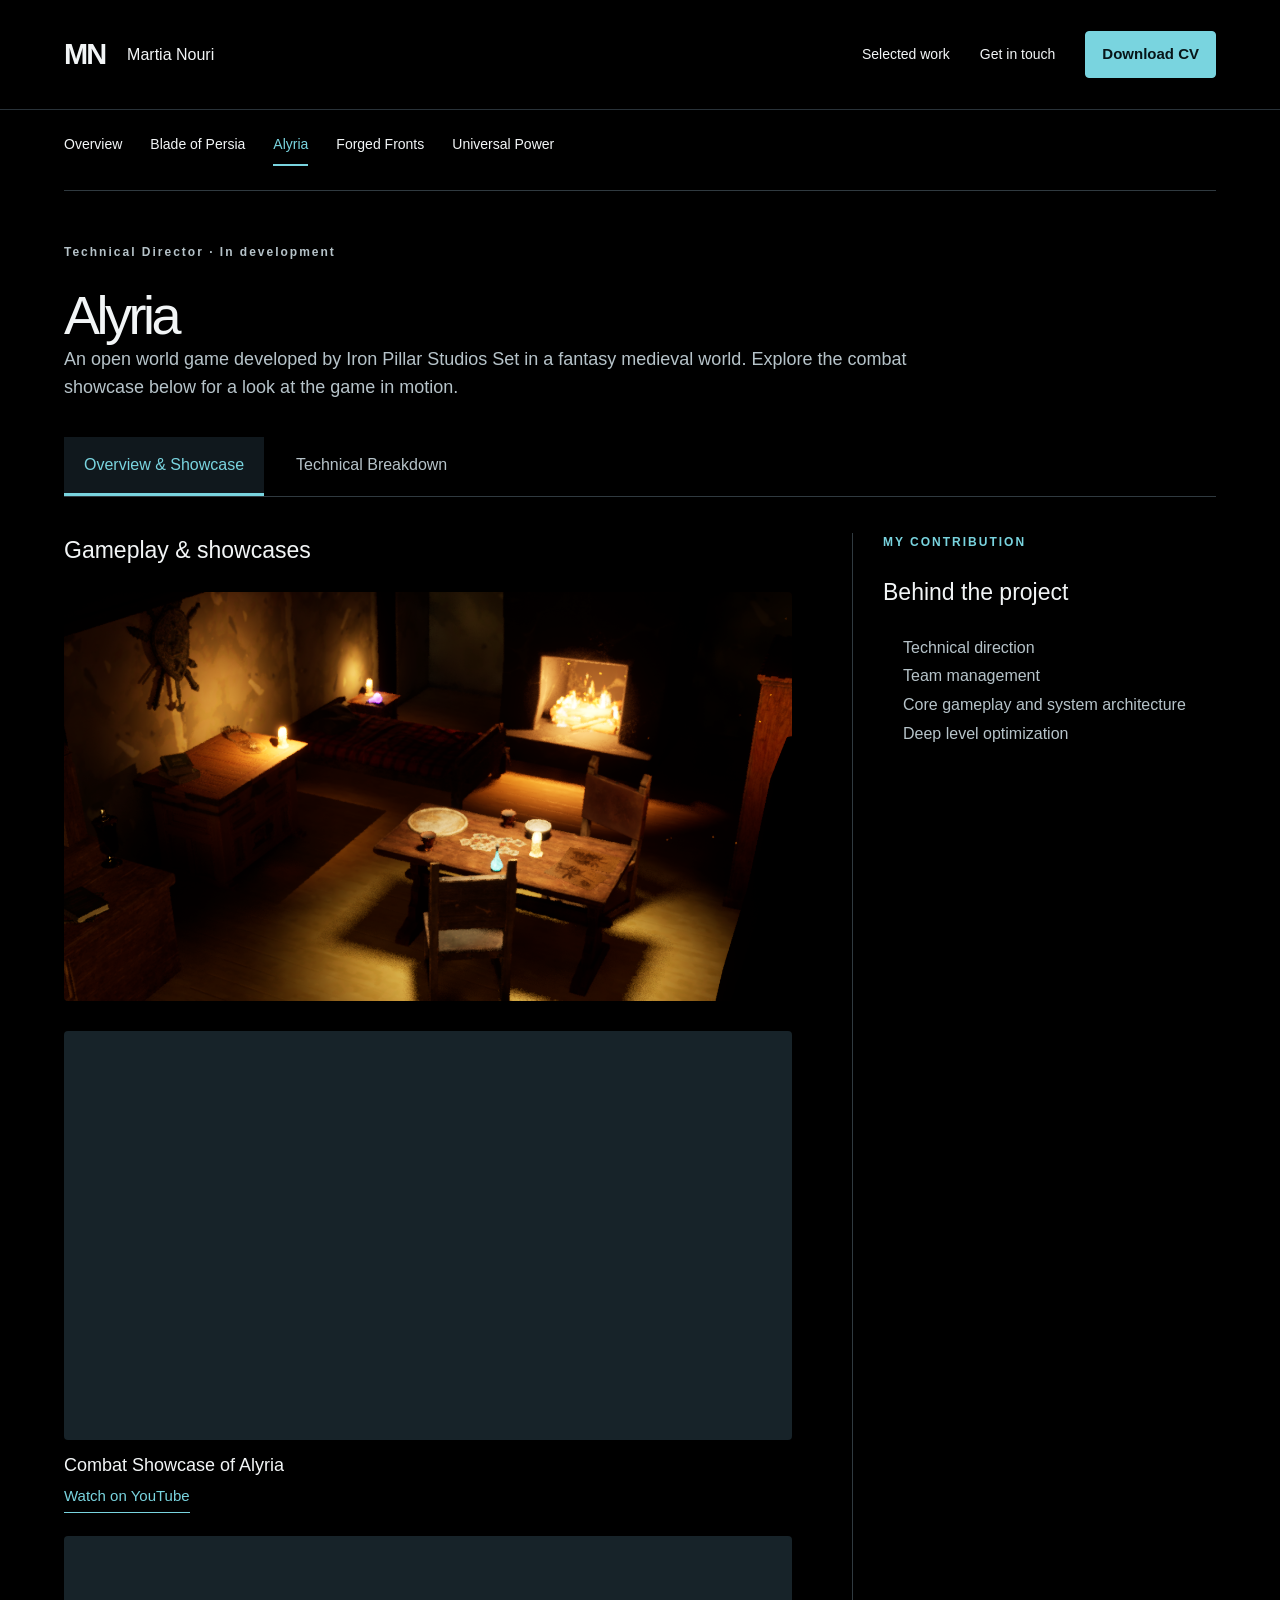
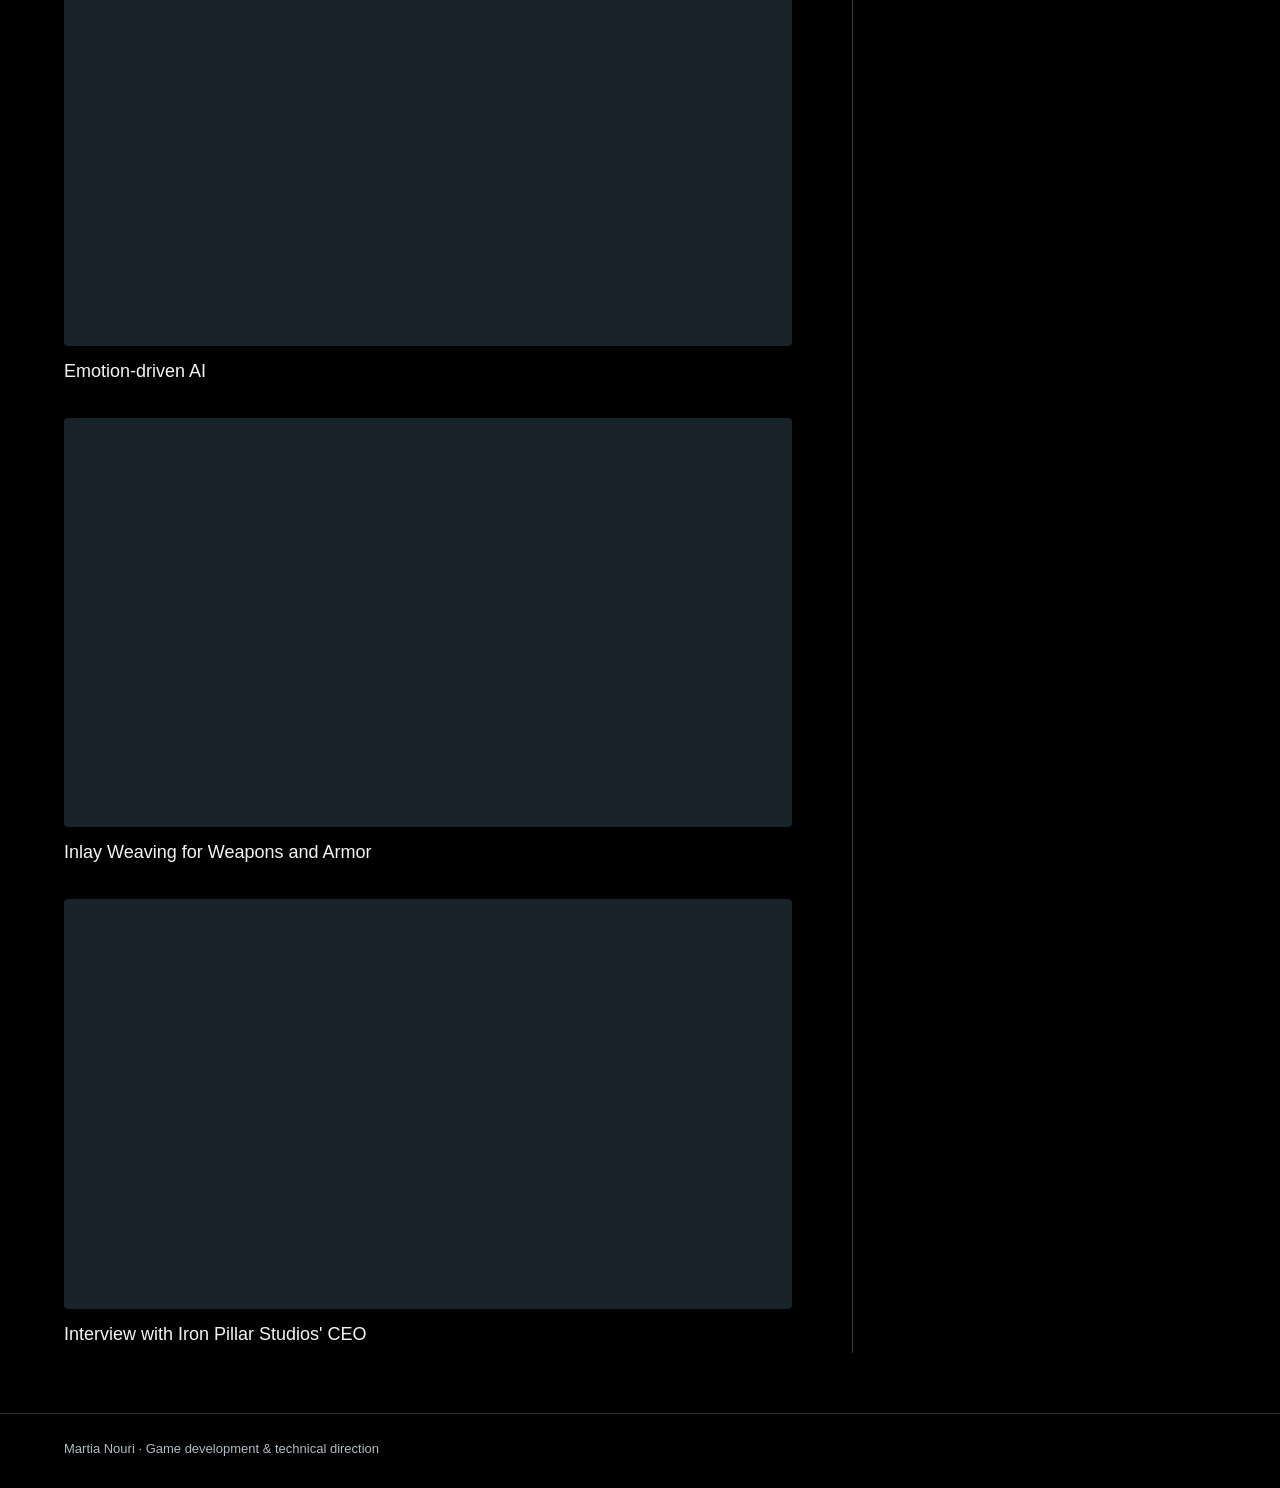
==== projects/alyria/index.html @ 445c7e34 "Added the required files" ====
<!DOCTYPE html><html lang="en"><head><meta charset="utf-8"></meta><meta name="viewport" content="width=device-width, initial-scale=1"></meta></link><link rel="stylesheet" href="../../assets/styles.css"></link></link></link></link></link>
</head><body class="antialiased"><header class="top"><a href="../../index.html" class="brand">MN<span>Martia Nouri</span></a><nav><a href="../../index.html#work">Selected work</a><a href="mailto:martianouri@gmail.com">Get in touch</a><a class="button small" href="../../assets/Martia_Nouri_CV.pdf">Download CV</a></nav></header><main><nav class="project-nav" aria-label="Projects"><a href="../../index.html">Overview</a><a class="" href="../blade-of-persia/index.html">Blade of Persia</a><a class="active" aria-current="page" href="index.html">Alyria</a><a class="" href="../forged-fronts/index.html">Forged Fronts</a><a class="" href="../universal-power/index.html">Universal Power</a></nav><section class="project-intro"><p class="eyebrow">Technical Director · In development</p><h1>Alyria</h1><p>An open world game developed by Iron Pillar Studios Set in a fantasy medieval world. Explore the combat showcase below for a look at the game in motion.</p></section><nav class="project-section-tabs" aria-label="Project sections"><a href="index.html" aria-current="page">Overview &amp; Showcase</a><a href="technical.html">Technical Breakdown</a></nav><section class="detail-grid"><div><h2>Gameplay &amp; showcases</h2><img class="project-cover" src="../../assets/alyria.png" alt="Alyria artwork"></img><div class="media-grid"><article class="media"><iframe src="https://www.youtube-nocookie.com/embed/zqPafssRBoU" title="Combat Showcase of Alyria" loading="lazy" allow="accelerometer; encrypted-media; gyroscope; picture-in-picture; fullscreen" allowfullscreen=""></iframe><h3>Combat Showcase of Alyria</h3><a class="text-link" href="https://www.youtube.com/watch?v=zqPafssRBoU" target="_blank" rel="noreferrer">Watch on YouTube</a></article><article class="media"><iframe src="https://www.youtube-nocookie.com/embed/oSMZdMJMOj8" title="Emotion-driven AI" allow="encrypted-media; picture-in-picture; fullscreen" allowfullscreen="" loading="lazy"></iframe><h3>Emotion-driven AI</h3></article><article class="media"><iframe src="https://www.youtube-nocookie.com/embed/po3XzN5vd68" title="Inlay Weaving for Weapons and Armor" allow="encrypted-media; picture-in-picture; fullscreen" allowfullscreen="" loading="lazy"></iframe><h3>Inlay Weaving for Weapons and Armor</h3></article><article class="media"><iframe src="https://www.youtube-nocookie.com/embed/wje49RkQIv8" title="Interview with Iron Pillar Studios&#x27; CEO" allow="encrypted-media; picture-in-picture; fullscreen" allowfullscreen="" loading="lazy"></iframe><h3>Interview with Iron Pillar Studios&#x27; CEO</h3></article></div></div><aside class="contributions"><p class="eyebrow">MY CONTRIBUTION</p><h2>Behind the project</h2><ul><li>Technical direction</li><li>Team management</li><li>Core gameplay and system architecture</li><li>Deep level optimization</li></ul></aside></section></main><footer><span>Martia Nouri · Game development &amp; technical direction</span></footer><div hidden=""><div hidden=""><title>Alyria | Martia Nouri</title><meta name="description" content="An open world game developed by Iron Pillar Studios Set in a fantasy medieval world. Explore the combat showcase below for a look at the game in motion."><link rel="shortcut icon" href="../../assets/favicon.svg"><link rel="icon" href="../../assets/favicon.svg"></div></div></body></html>
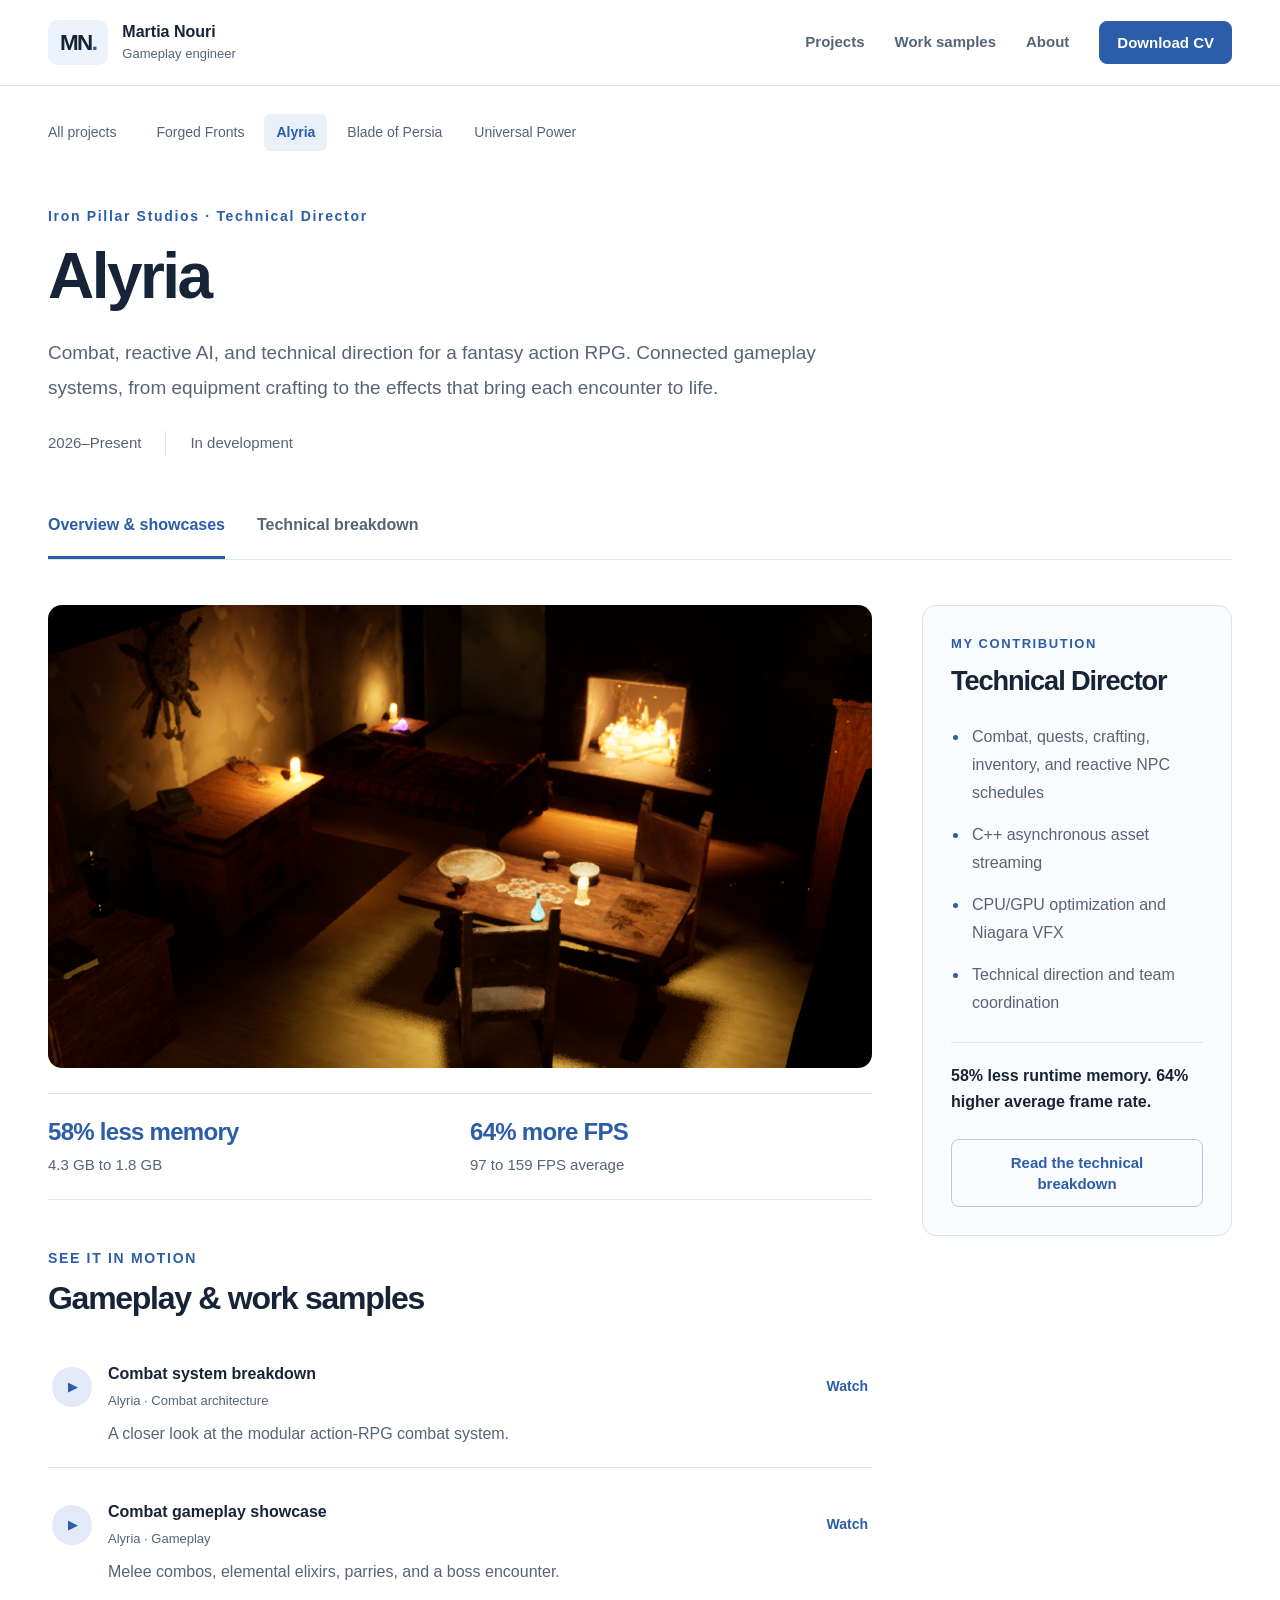
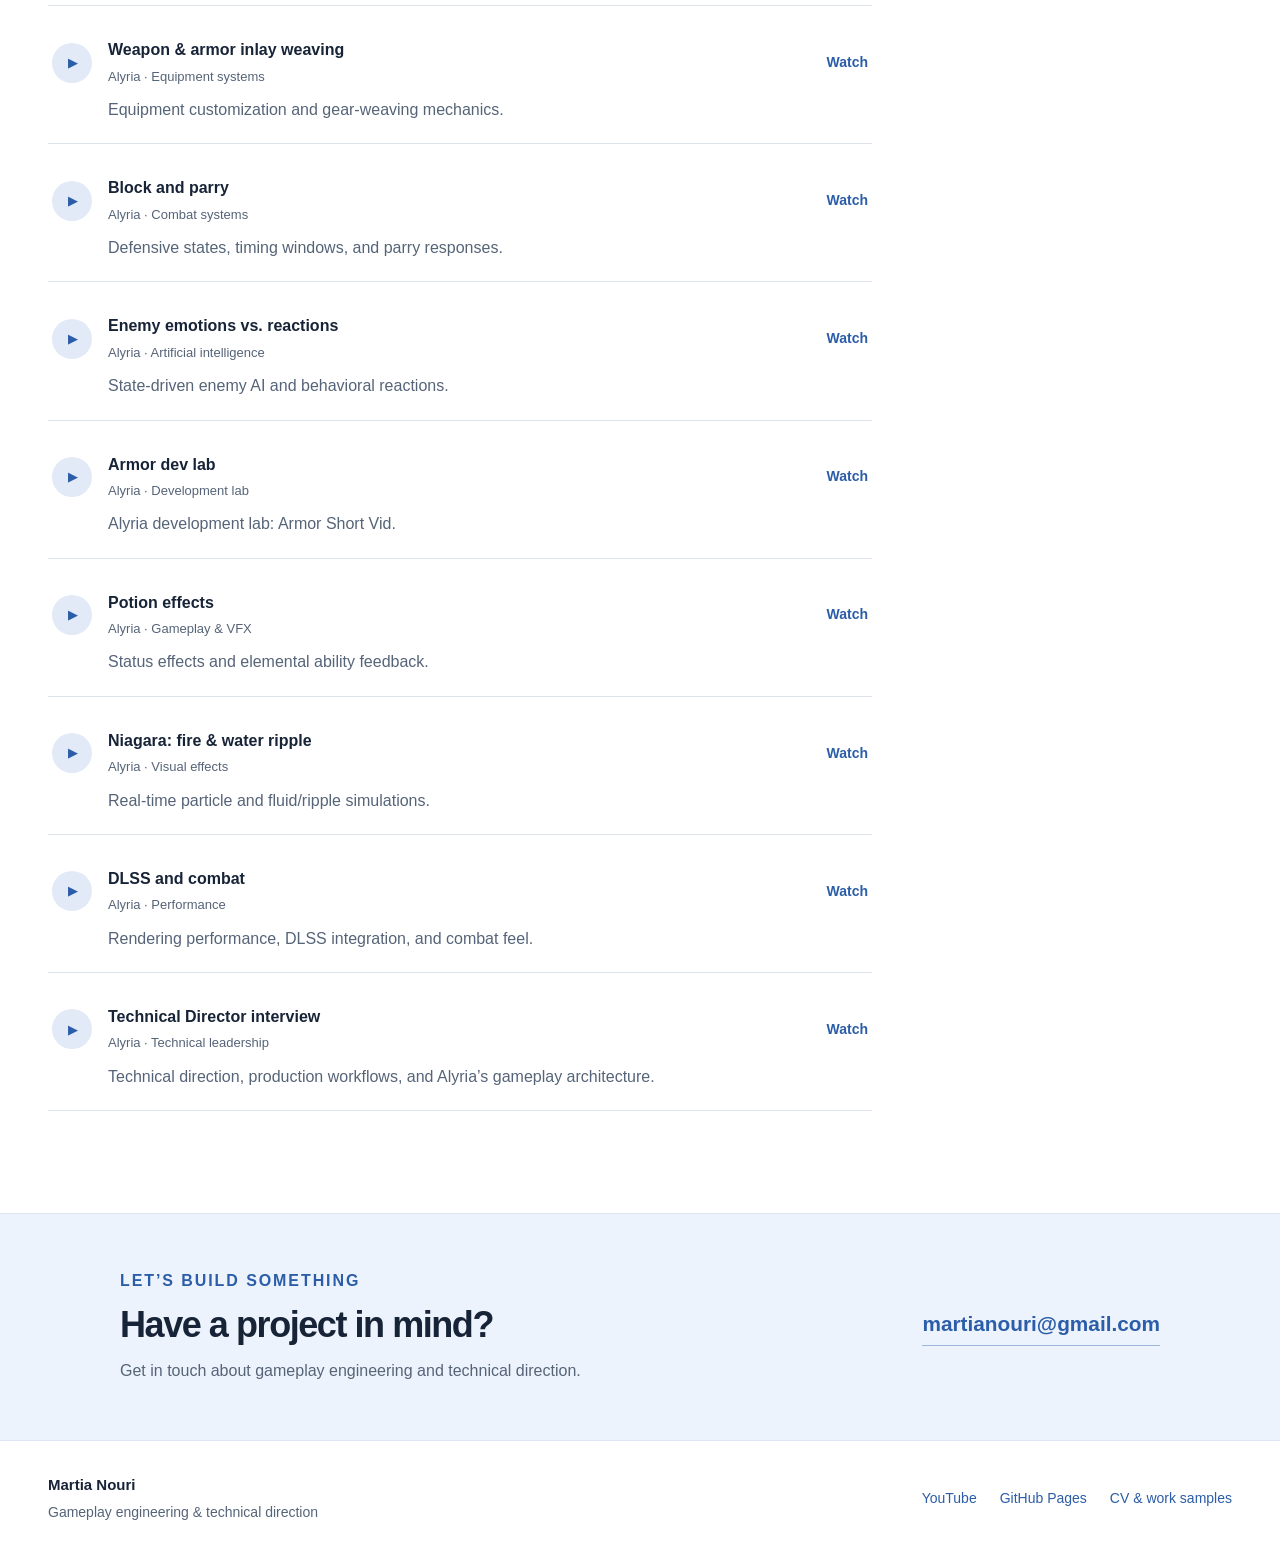
==== commit 2fc586c9: "Add files via upload" ====
--- a/projects/alyria/index.html
+++ b/projects/alyria/index.html
@@ -1,2 +1,8 @@
-<!DOCTYPE html><html lang="en"><head><meta charset="utf-8"></meta><meta name="viewport" content="width=device-width, initial-scale=1"></meta></link><link rel="stylesheet" href="../../assets/styles.css"></link></link></link></link></link>
-</head><body class="antialiased"><header class="top"><a href="../../index.html" class="brand">MN<span>Martia Nouri</span></a><nav><a href="../../index.html#work">Selected work</a><a href="mailto:martianouri@gmail.com">Get in touch</a><a class="button small" href="../../assets/Martia_Nouri_CV.pdf">Download CV</a></nav></header><main><nav class="project-nav" aria-label="Projects"><a href="../../index.html">Overview</a><a class="" href="../blade-of-persia/index.html">Blade of Persia</a><a class="active" aria-current="page" href="index.html">Alyria</a><a class="" href="../forged-fronts/index.html">Forged Fronts</a><a class="" href="../universal-power/index.html">Universal Power</a></nav><section class="project-intro"><p class="eyebrow">Technical Director · In development</p><h1>Alyria</h1><p>An open world game developed by Iron Pillar Studios Set in a fantasy medieval world. Explore the combat showcase below for a look at the game in motion.</p></section><nav class="project-section-tabs" aria-label="Project sections"><a href="index.html" aria-current="page">Overview &amp; Showcase</a><a href="technical.html">Technical Breakdown</a></nav><section class="detail-grid"><div><h2>Gameplay &amp; showcases</h2><img class="project-cover" src="../../assets/alyria.png" alt="Alyria artwork"></img><div class="media-grid"><article class="media"><iframe src="https://www.youtube-nocookie.com/embed/zqPafssRBoU" title="Combat Showcase of Alyria" loading="lazy" allow="accelerometer; encrypted-media; gyroscope; picture-in-picture; fullscreen" allowfullscreen=""></iframe><h3>Combat Showcase of Alyria</h3><a class="text-link" href="https://www.youtube.com/watch?v=zqPafssRBoU" target="_blank" rel="noreferrer">Watch on YouTube</a></article><article class="media"><iframe src="https://www.youtube-nocookie.com/embed/oSMZdMJMOj8" title="Emotion-driven AI" allow="encrypted-media; picture-in-picture; fullscreen" allowfullscreen="" loading="lazy"></iframe><h3>Emotion-driven AI</h3></article><article class="media"><iframe src="https://www.youtube-nocookie.com/embed/po3XzN5vd68" title="Inlay Weaving for Weapons and Armor" allow="encrypted-media; picture-in-picture; fullscreen" allowfullscreen="" loading="lazy"></iframe><h3>Inlay Weaving for Weapons and Armor</h3></article><article class="media"><iframe src="https://www.youtube-nocookie.com/embed/wje49RkQIv8" title="Interview with Iron Pillar Studios&#x27; CEO" allow="encrypted-media; picture-in-picture; fullscreen" allowfullscreen="" loading="lazy"></iframe><h3>Interview with Iron Pillar Studios&#x27; CEO</h3></article></div></div><aside class="contributions"><p class="eyebrow">MY CONTRIBUTION</p><h2>Behind the project</h2><ul><li>Technical direction</li><li>Team management</li><li>Core gameplay and system architecture</li><li>Deep level optimization</li></ul></aside></section></main><footer><span>Martia Nouri · Game development &amp; technical direction</span></footer><div hidden=""><div hidden=""><title>Alyria | Martia Nouri</title><meta name="description" content="An open world game developed by Iron Pillar Studios Set in a fantasy medieval world. Explore the combat showcase below for a look at the game in motion."><link rel="shortcut icon" href="../../assets/favicon.svg"><link rel="icon" href="../../assets/favicon.svg"></div></div></body></html>+<!doctype html>
+<html lang="en"><head><meta charset="utf-8"><meta name="viewport" content="width=device-width, initial-scale=1"><title>Alyria | Martia Nouri</title><meta name="description" content="Combat, reactive AI, and technical direction for a fantasy action RPG. Connected gameplay systems, from equipment crafting to the effects that bring each encounter to life."><meta name="theme-color" content="#f8fafc"><meta property="og:title" content="Alyria | Martia Nouri"><meta property="og:description" content="Combat, reactive AI, and technical direction for a fantasy action RPG. Connected gameplay systems, from equipment crafting to the effects that bring each encounter to life."><meta property="og:type" content="website"><link rel="icon" href="../../assets/favicon.svg"><link rel="stylesheet" href="../../assets/styles.css"><script defer src="../../assets/site.js"></script></head>
+<body class="project-page"><a class="skip-link" href="#main">Skip to content</a>
+<header class="site-header"><div class="header-inner"><a class="brand" href="../../index.html" aria-label="Martia Nouri home"><span class="monogram">MN<span>.</span></span><span>Martia Nouri<small>Gameplay engineer</small></span></a>
+<button class="menu-toggle" type="button" aria-expanded="false" aria-controls="main-nav">Menu <span aria-hidden="true">☰</span></button>
+<nav id="main-nav" aria-label="Main navigation"><a href="../../index.html#work">Projects</a><a href="../../index.html#samples">Work samples</a><a href="../../index.html#about">About</a><a class="button button-small" href="../../assets/Martia_Nouri_CV.pdf" download>Download CV</a></nav></div></header><main id="main"><nav class="project-nav wrap" aria-label="Project navigation"><a href="../../index.html#work" class="" >All projects</a><a href="../forged-fronts/index.html" class="" >Forged Fronts</a><a href="../alyria/index.html" class="active" aria-current="location">Alyria</a><a href="../blade-of-persia/index.html" class="" >Blade of Persia</a><a href="../universal-power/index.html" class="" >Universal Power</a></nav><section class="project-intro wrap"><p class="eyebrow">Iron Pillar Studios · Technical Director</p><h1>Alyria</h1><p class="project-summary">Combat, reactive AI, and technical direction for a fantasy action RPG. Connected gameplay systems, from equipment crafting to the effects that bring each encounter to life.</p><div class="project-meta"><span>2026–Present</span><span>In development</span></div></section><nav class="project-tabs wrap" aria-label="Project sections"><a href="index.html" class="active" aria-current="page">Overview & showcases</a><a href="technical.html" class="" >Technical breakdown</a></nav><div class="detail-layout wrap"><div><div class="project-cover "><img src="../../assets/alyria.png" alt="Alyria" width="900" height="510"></div><div class="result-strip"><div><strong>58% less memory</strong><span>4.3 GB to 1.8 GB</span></div><div><strong>64% more FPS</strong><span>97 to 159 FPS average</span></div></div><section class="showcase-section" id="showcases"><p class="eyebrow">SEE IT IN MOTION</p><h2>Gameplay &amp; work samples</h2><div class="video-list"><article class="video-card"><a href="https://www.youtube.com/watch?v=t3yFGKc6pAQ" class="sample-link" target="_blank" rel="noopener noreferrer" data-video="t3yFGKc6pAQ" data-start="0" data-title="Combat system breakdown" data-project="alyria"><span class="play-mini" aria-hidden="true">▶</span><span><strong>Combat system breakdown</strong><span class="sample-meta">Alyria · Combat architecture</span></span><span class="watch-label">Watch</span></a><p>A closer look at the modular action-RPG combat system.</p></article><article class="video-card"><a href="https://www.youtube.com/watch?v=zqPafssRBoU&amp;t=1s" class="sample-link" target="_blank" rel="noopener noreferrer" data-video="zqPafssRBoU" data-start="1" data-title="Combat gameplay showcase" data-project="alyria"><span class="play-mini" aria-hidden="true">▶</span><span><strong>Combat gameplay showcase</strong><span class="sample-meta">Alyria · Gameplay</span></span><span class="watch-label">Watch</span></a><p>Melee combos, elemental elixirs, parries, and a boss encounter.</p></article><article class="video-card"><a href="https://www.youtube.com/watch?v=po3XzN5vd68&amp;t=4s" class="sample-link" target="_blank" rel="noopener noreferrer" data-video="po3XzN5vd68" data-start="4" data-title="Weapon &amp; armor inlay weaving" data-project="alyria"><span class="play-mini" aria-hidden="true">▶</span><span><strong>Weapon &amp; armor inlay weaving</strong><span class="sample-meta">Alyria · Equipment systems</span></span><span class="watch-label">Watch</span></a><p>Equipment customization and gear-weaving mechanics.</p></article><article class="video-card"><a href="https://www.youtube.com/watch?v=3TqL3DDDyiM" class="sample-link" target="_blank" rel="noopener noreferrer" data-video="3TqL3DDDyiM" data-start="0" data-title="Block and parry" data-project="alyria"><span class="play-mini" aria-hidden="true">▶</span><span><strong>Block and parry</strong><span class="sample-meta">Alyria · Combat systems</span></span><span class="watch-label">Watch</span></a><p>Defensive states, timing windows, and parry responses.</p></article><article class="video-card"><a href="https://www.youtube.com/watch?v=oSMZdMJMOj8" class="sample-link" target="_blank" rel="noopener noreferrer" data-video="oSMZdMJMOj8" data-start="0" data-title="Enemy emotions vs. reactions" data-project="alyria"><span class="play-mini" aria-hidden="true">▶</span><span><strong>Enemy emotions vs. reactions</strong><span class="sample-meta">Alyria · Artificial intelligence</span></span><span class="watch-label">Watch</span></a><p>State-driven enemy AI and behavioral reactions.</p></article><article class="video-card"><a href="https://www.youtube.com/watch?v=bKm_Ds4pdkE" class="sample-link" target="_blank" rel="noopener noreferrer" data-video="bKm_Ds4pdkE" data-start="0" data-title="Armor dev lab" data-project="alyria"><span class="play-mini" aria-hidden="true">▶</span><span><strong>Armor dev lab</strong><span class="sample-meta">Alyria · Development lab</span></span><span class="watch-label">Watch</span></a><p>Alyria development lab: Armor Short Vid.</p></article><article class="video-card"><a href="https://www.youtube.com/watch?v=XbFueVqX4iY" class="sample-link" target="_blank" rel="noopener noreferrer" data-video="XbFueVqX4iY" data-start="0" data-title="Potion effects" data-project="alyria"><span class="play-mini" aria-hidden="true">▶</span><span><strong>Potion effects</strong><span class="sample-meta">Alyria · Gameplay &amp; VFX</span></span><span class="watch-label">Watch</span></a><p>Status effects and elemental ability feedback.</p></article><article class="video-card"><a href="https://www.youtube.com/watch?v=brk_F7qH2Ew" class="sample-link" target="_blank" rel="noopener noreferrer" data-video="brk_F7qH2Ew" data-start="0" data-title="Niagara: fire &amp; water ripple" data-project="alyria"><span class="play-mini" aria-hidden="true">▶</span><span><strong>Niagara: fire &amp; water ripple</strong><span class="sample-meta">Alyria · Visual effects</span></span><span class="watch-label">Watch</span></a><p>Real-time particle and fluid/ripple simulations.</p></article><article class="video-card"><a href="https://www.youtube.com/watch?v=X9t45w8FuQ4&amp;t=5s" class="sample-link" target="_blank" rel="noopener noreferrer" data-video="X9t45w8FuQ4" data-start="5" data-title="DLSS and combat" data-project="alyria"><span class="play-mini" aria-hidden="true">▶</span><span><strong>DLSS and combat</strong><span class="sample-meta">Alyria · Performance</span></span><span class="watch-label">Watch</span></a><p>Rendering performance, DLSS integration, and combat feel.</p></article><article class="video-card"><a href="https://www.youtube.com/watch?v=wje49RkQIv8&amp;t=1253s" class="sample-link" target="_blank" rel="noopener noreferrer" data-video="wje49RkQIv8" data-start="1253" data-title="Technical Director interview" data-project="alyria"><span class="play-mini" aria-hidden="true">▶</span><span><strong>Technical Director interview</strong><span class="sample-meta">Alyria · Technical leadership</span></span><span class="watch-label">Watch</span></a><p>Technical direction, production workflows, and Alyria’s gameplay architecture.</p></article></div></section></div><aside class="contribution-panel"><p class="eyebrow">MY CONTRIBUTION</p><h2>Technical Director</h2><ul><li>Combat, quests, crafting, inventory, and reactive NPC schedules</li><li>C++ asynchronous asset streaming</li><li>CPU/GPU optimization and Niagara VFX</li><li>Technical direction and team coordination</li></ul><p class="contribution-note">58% less runtime memory. 64% higher average frame rate.</p><a href="technical.html" class="button button-outline" >Read the technical breakdown</a></aside></div></main><section class="contact-band" id="contact"><div><p class="eyebrow">LET’S BUILD SOMETHING</p><h2>Have a project in mind?</h2><p>Get in touch about gameplay engineering and technical direction.</p></div><a href="mailto:martianouri@gmail.com" class="contact-email" >martianouri@gmail.com</a></section>
+<footer class="site-footer"><p><strong>Martia Nouri</strong><span>Gameplay engineering &amp; technical direction</span></p><div><a href="https://www.youtube.com/channel/UCaiGwjE0WAn3bPU61wn7TYg" class="" target="_blank" rel="noopener noreferrer" >YouTube</a><a href="https://martianouri-hash.github.io/Martia-Nouri_CV/" class="" target="_blank" rel="noopener noreferrer" >GitHub Pages</a><a href="../../assets/Martia_Nouri_CV.pdf" class="" >CV & work samples</a></div></footer>
+<dialog class="video-dialog" aria-labelledby="video-title"><div class="dialog-top"><h2 id="video-title">Video showcase</h2><button type="button" class="dialog-close" aria-label="Close video">Close <span aria-hidden="true">×</span></button></div><div class="video-frame"></div><p>Prefer watching on YouTube? <a class="video-external" target="_blank" rel="noopener noreferrer">Open video on YouTube</a></p></dialog></body></html>
--- a/assets/styles.css
+++ b/assets/styles.css
@@ -0,0 +1,9 @@
+:root{--paper:#fff;--wash:#f4f7fb;--ink:#172337;--muted:#566478;--blue:#2b5da8;--blue-dark:#174780;--line:#dce3ed;--radius:14px;--max:1200px;font-family:Inter,"Segoe UI",Arial,sans-serif;color:var(--ink);background:var(--paper);font-synthesis:none}
+*{box-sizing:border-box}html{scroll-behavior:smooth;scroll-padding-top:110px}body{margin:0;font-size:16px;line-height:1.65}a{color:var(--blue);text-decoration:none;transition:color .18s,background .18s,box-shadow .18s}a:hover{color:var(--blue-dark)}button{font:inherit;cursor:pointer}img{display:block;max-width:100%;height:auto}h1,h2,h3,p{margin:0}h1,h2,h3{line-height:1.12;letter-spacing:-.04em}h2{font-size:clamp(2rem,3.2vw,2.8rem);font-weight:650}h3{font-size:1.5rem;font-weight:650}p{color:var(--muted)}ul{padding-left:1.2rem}button,a{-webkit-tap-highlight-color:transparent}a:focus-visible,button:focus-visible{outline:3px solid #386ed4;outline-offset:5px;border-radius:4px}[hidden]{display:none!important}.wrap{width:min(var(--max),calc(100% - 96px));margin-inline:auto}.eyebrow{font-size:.875rem;letter-spacing:.12em;font-weight:700;color:var(--blue);line-height:1.5;margin-bottom:20px}.section{padding-block:92px}.skip-link{position:fixed;z-index:100;top:12px;left:12px;padding:12px 20px;background:#fff;transform:translateY(-170%)}.skip-link:focus{transform:none}.site-header{position:sticky;top:0;z-index:20;background:rgba(255,255,255,.96);border-bottom:1px solid var(--line);backdrop-filter:blur(14px)}.header-inner{max-width:1440px;margin:auto;padding:20px 48px;display:flex;align-items:center;justify-content:space-between;gap:24px}.brand{display:flex;align-items:center;gap:14px;color:var(--ink);font-size:1rem;font-weight:650;line-height:1.3}.brand small{display:block;color:var(--muted);font-size:.8125rem;font-weight:400;margin-top:3px}.monogram{font-weight:800;font-size:1.4rem;letter-spacing:-.07em;padding:8px 12px;background:#edf3fc;border-radius:9px;color:var(--ink)}.monogram span{color:var(--blue)}#main-nav{display:flex;align-items:center;gap:30px}#main-nav>a:not(.button){font-size:.9375rem;color:var(--muted);font-weight:550}#main-nav>a:hover{color:var(--blue)}.menu-toggle{display:none;background:none;border:1px solid var(--line);border-radius:7px;padding:8px 12px;color:var(--ink);font-size:.9375rem}.button{display:inline-flex;align-items:center;justify-content:center;gap:10px;min-height:48px;padding:12px 22px;border:1px solid var(--blue);border-radius:8px;background:var(--blue);color:#fff;font-weight:600;font-size:1rem;line-height:1.4;text-align:center}.button:hover{color:#fff;background:var(--blue-dark);border-color:var(--blue-dark);box-shadow:0 5px 14px #1d40651a}.button-small{min-height:42px;padding:10px 17px;font-size:.9375rem}.button-outline{background:transparent;color:var(--blue);border-color:#b8c9e0}.button-outline:hover{background:#edf3fc;color:var(--blue-dark);border-color:var(--blue)}.text-link{display:inline-block;font-weight:650;border-bottom:1px solid #b6c9e5;padding-bottom:3px}.quiet-link{color:var(--muted);font-size:.9375rem}.hero{display:grid;grid-template-columns:1.12fr 1fr;gap:64px;align-items:center;padding-block:80px 70px}.hero h1{font-size:clamp(3.2rem,5vw,4.7rem);line-height:1.04;font-weight:650;letter-spacing:-.055em}.hero h1 span{color:var(--blue)}.hero-description{font-size:1.125rem;line-height:1.8;max-width:530px;margin-top:27px}.hero-actions{display:flex;gap:12px;flex-wrap:wrap;margin-top:30px}.hero-footnote{display:flex;flex-wrap:wrap;gap:20px;font-size:.8125rem;color:var(--muted);margin-top:27px}.hero-visual{position:relative;padding-bottom:30px}.hero-image{position:relative;display:block;border-radius:22px;overflow:hidden;isolation:isolate;background:#151b21;box-shadow:0 20px 55px #182a4220}.hero-image img{height:470px;width:100%;object-fit:cover;object-position:60% center;transition:transform .5s}.hero-image:hover img{transform:scale(1.025)}.hero-image:after{content:"";position:absolute;inset:30% 0 0;background:linear-gradient(transparent,#0b1526e8);z-index:0}.image-caption{position:absolute;bottom:90px;left:30px;right:30px;z-index:1;color:#fff}.image-caption>span{display:block;font-size:.875rem;color:#e0e7f1}.image-caption>span:first-child{font-size:.8125rem;font-weight:600;letter-spacing:.13em;margin-bottom:12px}.image-caption strong{display:block;font-size:2rem;line-height:1.2;margin-bottom:12px;letter-spacing:-.03em}.hero-result{position:absolute;bottom:0;left:-28px;display:flex;align-items:center;gap:14px;padding:19px 24px;background:#fff;border:1px solid var(--line);border-radius:12px;box-shadow:0 10px 30px #17233710}.hero-result strong{display:block;font-size:1rem}.hero-result span:not(.result-icon){display:block;font-size:.8125rem;color:var(--muted);margin-top:3px}.result-icon{width:40px;height:40px;display:grid;place-items:center;color:var(--blue);background:#edf3fc;border-radius:50%;font-size:1.5rem}.proof-strip{display:grid;grid-template-columns:repeat(3,1fr);border-top:1px solid var(--line);border-bottom:1px solid var(--line);padding-block:28px}.proof-strip div{padding:0 32px;border-right:1px solid var(--line)}.proof-strip div:first-child{padding-left:0}.proof-strip div:last-child{border:0}.proof-strip strong{display:block;font-size:1.15rem;letter-spacing:-.02em}.proof-strip span{display:block;font-size:.9375rem;color:var(--muted);margin-top:4px}.section-heading{display:flex;justify-content:space-between;align-items:flex-end;gap:32px;margin-bottom:38px}.section-heading .eyebrow{margin-bottom:13px}.section-heading>p{font-size:1rem;max-width:390px}.project-grid{display:grid;grid-template-columns:1fr 1fr;gap:44px 32px}.project-card{min-width:0;border:1px solid var(--line);border-radius:var(--radius);overflow:hidden;background:#fff;transition:box-shadow .2s,border-color .2s}.project-card:hover{box-shadow:0 10px 35px #152c4610;border-color:#b5c7df}.project-image{display:block;position:relative;background:#172130;overflow:hidden;aspect-ratio:1.9}.project-image img{width:100%;height:100%;object-fit:cover;transition:transform .5s}.project-image:hover img{transform:scale(1.035)}.studio-art{background:#16202d!important;position:relative}.studio-art img{object-fit:contain!important;padding:45px 65px;filter:none}.status{position:absolute;left:20px;top:20px;font-size:.8125rem;line-height:1.5;padding:6px 11px;background:#fffef9f5;color:#172337;border-radius:5px;box-shadow:0 2px 8px #0001;font-weight:600}.project-card-body{padding:25px 28px 27px}.card-kicker{display:flex;justify-content:space-between;flex-wrap:wrap;gap:4px 10px;font-size:.8125rem;color:var(--muted);margin-bottom:12px}.card-kicker span{color:var(--blue);font-weight:600}.project-card h3{font-size:1.7rem;letter-spacing:-.035em;margin-bottom:16px}.project-card h3 a{color:var(--ink)}.project-card h3 a:hover{color:var(--blue)}.project-card-body>p:not(.card-kicker){font-size:1rem;line-height:1.75;min-height:84px}.tags{display:flex;gap:7px;flex-wrap:wrap;margin-top:20px}.tags span{background:var(--wash);border-radius:5px;color:var(--muted);padding:5px 9px;font-size:.8125rem;line-height:1.5}.card-links{display:flex;align-items:center;gap:24px;margin-top:25px;padding-top:20px;border-top:1px solid var(--line)}.card-links .text-link{font-size:.9375rem;border:none;padding:0}.samples-section{background:var(--wash);border-block:1px solid var(--line)}.samples-section .section-heading{margin-bottom:18px}.section-intro{font-size:1.125rem}.filter-bar{display:flex;gap:8px;align-items:center;flex-wrap:wrap;margin:30px 0 25px}.filter-bar button{background:#fff;border:1px solid var(--line);color:var(--muted);padding:10px 16px;border-radius:7px;font-size:.9375rem;font-weight:550}.filter-bar button:hover{border-color:#91acd3;color:var(--blue)}.filter-bar button.active{background:var(--blue);border-color:var(--blue);color:#fff}.sample-count{margin-left:auto;font-size:.875rem;color:var(--muted)}.sample-grid{display:grid;grid-template-columns:1fr 1fr;column-gap:30px}.sample-link{display:flex;align-items:center;gap:16px;padding:21px 4px;border-bottom:1px solid var(--line);color:var(--ink);min-width:0}.sample-link:hover{color:var(--blue);background:#eaf0f8}.sample-link>span:nth-child(2){min-width:0;flex:1}.sample-link strong{display:block;font-size:1rem;line-height:1.4;font-weight:650}.sample-meta{display:block;font-size:.8125rem;color:var(--muted);margin-top:5px;line-height:1.5}.play-mini{background:#e2eaf7;display:grid;place-items:center;width:40px;height:40px;flex:0 0 40px;color:var(--blue);font-size:.8125rem;border-radius:50%;padding-left:2px}.watch-label{font-size:.875rem;color:var(--blue);font-weight:600}.about-section{display:grid;grid-template-columns:1fr .8fr;gap:110px}.about-section h2{font-size:2.6rem;line-height:1.15;margin-bottom:26px}.about-section p:not(.eyebrow){margin-bottom:20px;font-size:1.0625rem;line-height:1.8}.skills-panel{border-left:1px solid var(--line);padding-left:45px}.skills-panel h3{font-size:1.4rem;margin:6px 0 28px}.skills-panel dl{margin:0}.skills-panel dl>div{padding-bottom:22px;margin-bottom:22px;border-bottom:1px solid var(--line)}.skills-panel dl>div:last-child{border:0;margin:0}.skills-panel dt{font-weight:650;margin-bottom:8px}.skills-panel dd{margin:0;color:var(--muted);line-height:1.8}.contact-band{max-width:1440px;margin:auto;background:#edf3fc;padding:55px max(48px,calc((1440px - 1200px)/2));display:flex;align-items:center;justify-content:space-between;gap:30px;border-block:1px solid #dce6f6}.contact-band .eyebrow{margin-bottom:12px}.contact-band h2{font-size:2.25rem;margin-bottom:13px}.contact-band p{font-size:1rem}.contact-email{font-size:1.3rem;font-weight:600;border-bottom:1px solid #9db7db;white-space:nowrap;padding-bottom:4px}.site-footer{max-width:1440px;padding:32px 48px;margin:auto;display:flex;align-items:center;justify-content:space-between;gap:20px;font-size:.875rem}.site-footer strong{display:block;font-size:.9375rem;color:var(--ink);margin-bottom:4px}.site-footer p span{color:var(--muted)}.site-footer>div{display:flex;gap:23px;flex-wrap:wrap}.project-nav{display:flex;gap:8px;flex-wrap:wrap;padding-block:28px 0}.project-nav a{padding:7px 12px;color:var(--muted);font-size:.875rem;border-radius:6px}.project-nav a:first-child{padding-left:0;margin-right:8px}.project-nav a.active{background:#eaf0fa;color:var(--blue);font-weight:600}.project-intro{padding-block:55px 40px}.project-intro .eyebrow{margin-bottom:15px}.project-intro h1{font-size:clamp(2.5rem,5vw,4.25rem);max-width:1000px;line-height:1.08}.project-summary{font-size:1.1875rem;line-height:1.8;max-width:800px;margin-top:25px}.project-meta{display:flex;align-items:center;gap:24px;flex-wrap:wrap;margin-top:26px;font-size:.9375rem;color:var(--muted)}.project-meta>span+span{border-left:1px solid var(--line);padding-left:24px}.project-tabs{display:flex;gap:32px;border-bottom:1px solid var(--line)}.project-tabs a{color:var(--muted);padding:17px 0;border-bottom:3px solid transparent;font-size:1rem;font-weight:600}.project-tabs a.active{color:var(--blue);border-bottom-color:var(--blue)}.detail-layout{display:grid;grid-template-columns:minmax(0,1fr) 310px;gap:50px;padding-block:45px 90px}.project-cover{border-radius:var(--radius);overflow:hidden;background:#122031;aspect-ratio:16/9}.project-cover img{width:100%;height:100%;object-fit:cover}.project-cover.studio-art img{padding:45px 90px}.contribution-panel{align-self:start;border:1px solid var(--line);padding:28px;border-radius:var(--radius);background:#fafbfd}.contribution-panel .eyebrow{font-size:.8125rem;margin-bottom:12px}.contribution-panel h2{font-size:1.7rem;line-height:1.2}.contribution-panel ul{margin-block:25px;padding-left:18px;color:var(--muted);font-size:1rem;line-height:1.75}.contribution-panel li{margin-bottom:14px;padding-left:3px}.contribution-panel li::marker{color:var(--blue)}.contribution-note{border-top:1px solid var(--line);padding-top:20px;color:var(--ink);font-weight:600}.contribution-panel .button{margin-top:23px;width:100%;font-size:.9375rem}.showcase-section{padding-top:48px}.showcase-section h2{font-size:2rem;margin-bottom:25px}.showcase-section .eyebrow{margin-bottom:12px}.video-card{padding-bottom:20px;border-bottom:1px solid var(--line);margin-bottom:12px}.video-card .sample-link{border:0;padding-bottom:10px}.video-card>p{padding-left:60px;font-size:1rem;line-height:1.7}.result-strip{display:grid;grid-template-columns:1fr 1fr;gap:20px;border-block:1px solid var(--line);padding-block:22px;margin-top:25px}.result-strip strong{display:block;color:var(--blue);font-size:1.5rem;letter-spacing:-.03em;line-height:1.3}.result-strip span{font-size:.9375rem;color:var(--muted);display:block;margin-top:5px}.technical-layout{display:grid;grid-template-columns:240px minmax(0,1fr);gap:80px;padding-block:50px 90px}.technical-index{position:sticky;top:120px;align-self:start}.technical-index .eyebrow{font-size:.8125rem;margin-bottom:18px}.technical-index a{display:block;padding:9px 0;color:var(--muted);font-size:.9375rem}.technical-index a:hover{color:var(--blue)}.technical-body{max-width:780px}.technical-section{padding-bottom:38px;margin-bottom:36px;border-bottom:1px solid var(--line)}.technical-section:last-child{border:0;margin:0}.technical-section h2{font-size:1.9rem;margin-bottom:24px}.technical-section h3{font-size:1.25rem;letter-spacing:-.02em;margin:27px 0 12px}.technical-section p{font-size:1.0625rem;line-height:1.9;margin-bottom:18px}.technical-section .text-link{margin-top:25px}.video-dialog{padding:0;border:0;border-radius:14px;width:min(1000px,calc(100% - 40px));max-height:90vh;background:#fff;box-shadow:0 30px 100px #0006;color:var(--ink)}.video-dialog::backdrop{background:#0d162bd9;backdrop-filter:blur(7px)}.dialog-top{display:flex;align-items:center;justify-content:space-between;gap:20px;padding:18px 24px}.dialog-top h2{font-size:1.25rem;letter-spacing:-.02em}.dialog-close{color:var(--muted);background:var(--wash);border:1px solid var(--line);border-radius:6px;padding:7px 12px;font-size:.9375rem;white-space:nowrap}.dialog-close span{font-size:1.3rem;margin-left:8px}.video-frame{aspect-ratio:16/9;background:#101a2b}.video-frame iframe{width:100%;height:100%;border:0;display:block}.video-dialog>p{padding:16px 24px;font-size:.9375rem}.video-external{text-decoration:underline;text-underline-offset:3px}body.modal-open{overflow:hidden}
+@media(min-width:1441px){.hero{padding-block:95px 80px}.contact-band{max-width:none;padding-inline:max(48px,calc((100% - 1200px)/2))}}
+@media(max-width:1100px){.wrap{width:calc(100% - 64px)}.header-inner{padding:18px 32px}#main-nav{gap:20px}.hero{gap:38px}.hero h1{font-size:3.55rem}.hero-image img{height:470px}.hero-actions{gap:10px}.hero-actions .button{padding:12px 16px}.hero-result{left:-12px;padding:16px}.about-section{gap:55px}.about-section h2{font-size:2.3rem}.skills-panel{padding-left:30px}.project-card-body{padding:24px}.project-card h3{font-size:1.45rem}.project-card-body>p:not(.card-kicker){min-height:112px}.contact-band{padding:45px 32px}.contact-email{font-size:1.12rem}.detail-layout{gap:30px;grid-template-columns:minmax(0,1fr) 280px}.technical-layout{gap:40px;grid-template-columns:210px minmax(0,1fr)}.site-footer{padding-inline:32px}.studio-art img{padding:45px}}
+@media(max-width:800px){.hero{gap:35px;grid-template-columns:1fr;padding-top:55px}.hero-copy{max-width:630px}.hero h1{font-size:clamp(3.6rem,8vw,4.3rem)}.hero h1 br:last-of-type{display:none}.hero-image img{height:370px;object-position:center}.hero-result{left:24px}.hero-description{max-width:630px}.hero-footnote{margin-top:23px}.section{padding-block:65px}.section-heading{align-items:flex-start}.section-heading>p{max-width:260px}.proof-strip div{padding-inline:18px}.proof-strip strong{font-size:1.05rem}.proof-strip span{font-size:.8125rem}.project-grid{gap:28px 22px}.project-image{aspect-ratio:1.5}.project-card-body{padding:21px}.project-card h3{font-size:1.4rem}.card-kicker{font-size:.8125rem}.card-links{align-items:flex-start;flex-direction:column;gap:12px}.sample-grid{grid-template-columns:1fr}.about-section{grid-template-columns:1fr;gap:35px}.skills-panel{border-left:0;padding-left:0;padding-top:30px;border-top:1px solid var(--line)}.skills-panel dl{display:grid;grid-template-columns:repeat(3,1fr);gap:24px}.skills-panel dl>div{border:0;padding:0;margin:0}.contact-band{align-items:flex-start;flex-direction:column;gap:22px}.contact-email{font-size:1.25rem}.site-footer{align-items:flex-start;flex-direction:column}.detail-layout{grid-template-columns:1fr;gap:30px}.contribution-panel{grid-row:1}.contribution-panel ul{display:grid;grid-template-columns:1fr 1fr;column-gap:28px}.contribution-panel .button{width:auto}.technical-layout{grid-template-columns:1fr;gap:35px}.technical-index{position:static;display:flex;flex-wrap:wrap;gap:8px 24px;border-bottom:1px solid var(--line);padding-bottom:24px}.technical-index p{width:100%;margin-bottom:0!important}.project-nav{gap:4px}.project-nav a{font-size:.8125rem}.project-intro{padding-top:40px}.project-meta{gap:16px}#main-nav{gap:18px}#main-nav>a:not(.button){font-size:.875rem}.brand>span:last-child{display:none}}
+@media(max-width:560px){.wrap{width:calc(100% - 40px)}.header-inner{padding:15px 20px;flex-wrap:wrap;gap:0}.brand>span:last-child{display:block}.brand{font-size:.9375rem;gap:11px}.brand small{font-size:.8125rem}.monogram{font-size:1.3rem;padding:7px 10px}.menu-toggle{display:inline-flex;align-items:center;gap:15px}.js #main-nav{display:none;width:100%}.js #main-nav.is-open{display:flex}#main-nav{width:100%;flex-direction:column;align-items:stretch;gap:0;padding-top:16px}#main-nav>a:not(.button){padding:12px 2px;font-size:1rem;border-top:1px solid var(--line)}#main-nav .button{margin-top:10px}html{scroll-padding-top:100px}.hero{padding-top:43px;padding-bottom:35px;gap:36px}.hero .eyebrow{font-size:.8125rem;letter-spacing:.08em;margin-bottom:20px}.hero h1{font-size:clamp(2.8rem,11.7vw,3.7rem)}.hero h1 br:last-of-type{display:block}.hero-description{font-size:1.0625rem;margin-top:23px;line-height:1.8}.hero-actions{flex-direction:column;align-items:stretch;margin-top:25px}.hero-actions .button{min-height:49px}.hero-footnote{gap:5px 15px;font-size:.8125rem}.hero-image{border-radius:14px}.hero-image img{height:340px}.image-caption{left:22px;bottom:85px}.image-caption strong{font-size:1.8rem}.hero-result{left:14px;right:14px;bottom:0;padding:15px;gap:12px}.hero-result strong{font-size:.9375rem}.hero-result span:not(.result-icon){font-size:.8125rem}.proof-strip{grid-template-columns:1fr;padding-block:4px}.proof-strip div{padding:17px 0;border-right:0;border-bottom:1px solid var(--line);display:flex;align-items:baseline;justify-content:space-between;gap:18px}.proof-strip div:first-child{padding:17px 0}.proof-strip strong{font-size:1rem;flex-shrink:0}.proof-strip span{text-align:right;max-width:180px;font-size:.8125rem;margin:0}.section{padding-block:52px}.section-heading{display:block;margin-bottom:26px}.section-heading h2{font-size:2.15rem}.section-heading>p{max-width:100%;margin-top:17px}.section-heading>.text-link{margin-top:20px}.project-grid{grid-template-columns:1fr;gap:28px}.project-image{aspect-ratio:1.8}.project-card-body{padding:23px}.project-card h3{font-size:1.6rem}.project-card-body>p:not(.card-kicker){min-height:0}.status{top:14px;left:14px;font-size:.8125rem}.studio-art img{padding:35px 55px}.card-links{flex-direction:row;align-items:center;justify-content:space-between;gap:10px}.card-links .quiet-link{font-size:.875rem}.card-links .text-link{font-size:.9375rem}.section-intro{font-size:1rem}.filter-bar{gap:8px}.filter-bar button{font-size:.875rem;padding:8px 12px;min-height:42px}.sample-count{width:100%;margin:4px 0 0}.sample-link{padding-block:19px;gap:12px}.sample-link strong{font-size:1rem}.watch-label{display:none}.play-mini{width:36px;height:36px;flex-basis:36px}.sample-meta{font-size:.8125rem}.about-section h2{font-size:2.05rem}.skills-panel dl{grid-template-columns:1fr;gap:22px}.skills-panel dl>div{border-bottom:1px solid var(--line);padding-bottom:20px}.contact-band{padding:40px 20px}.contact-band h2{font-size:2rem}.contact-email{font-size:1.125rem}.site-footer{padding:28px 20px}.site-footer>div{gap:20px;font-size:.875rem}.project-nav{padding-top:20px;gap:2px}.project-nav a{padding:6px 8px}.project-nav a:first-child{width:100%;margin:0;padding-bottom:10px}.project-intro{padding-top:30px;padding-bottom:25px}.project-intro .eyebrow{font-size:.8125rem;letter-spacing:.08em}.project-intro h1{font-size:2.7rem}.project-summary{font-size:1.0625rem;margin-top:20px}.project-meta{gap:12px;font-size:.875rem}.project-meta>span+span{padding-left:12px}.project-tabs{gap:24px}.project-tabs a{font-size:.8755rem;padding-block:14px}.detail-layout{padding-block:25px 55px;gap:30px}.contribution-panel{padding:23px}.contribution-panel ul{display:block;margin-block:20px}.contribution-panel li{margin-bottom:10px}.contribution-panel h2{font-size:1.6rem}.project-cover.studio-art img{padding:24px 50px}.showcase-section{padding-top:35px}.showcase-section h2{font-size:1.8rem}.video-card>p{padding-left:48px}.result-strip{gap:15px}.result-strip strong{font-size:1.25rem}.result-strip span{font-size:.875rem}.technical-layout{padding-block:30px 50px}.technical-section h2{font-size:1.7rem}.technical-section p{font-size:1rem;line-height:1.85}.technical-section h3{font-size:1.2rem}.technical-index{gap:3px 20px}.technical-index a{font-size:.875rem}.video-dialog{width:calc(100% - 20px);border-radius:10px}.dialog-top{padding:14px;gap:12px}.dialog-top h2{font-size:1rem;line-height:1.3}.dialog-close{padding:6px 9px}.video-dialog>p{font-size:.875rem;padding:12px 14px}}
+@media(prefers-reduced-motion:reduce){html{scroll-behavior:auto}*,*:before,*:after{animation:none!important;transition:none!important}}
+@media print{.site-header,.hero-visual,.filter-bar,.contact-band,.site-footer,.video-dialog,.project-nav,.technical-index,.project-tabs{display:none!important}.wrap{width:100%}.section,.hero{padding-block:20px}.hero{display:block}.hero h1{font-size:32pt}.project-grid{grid-template-columns:1fr 1fr}.project-card,.sample-link{break-inside:avoid}.about-section,.technical-layout,.detail-layout{display:block}.project-image{max-height:150px}a{color:#172337}}
+
